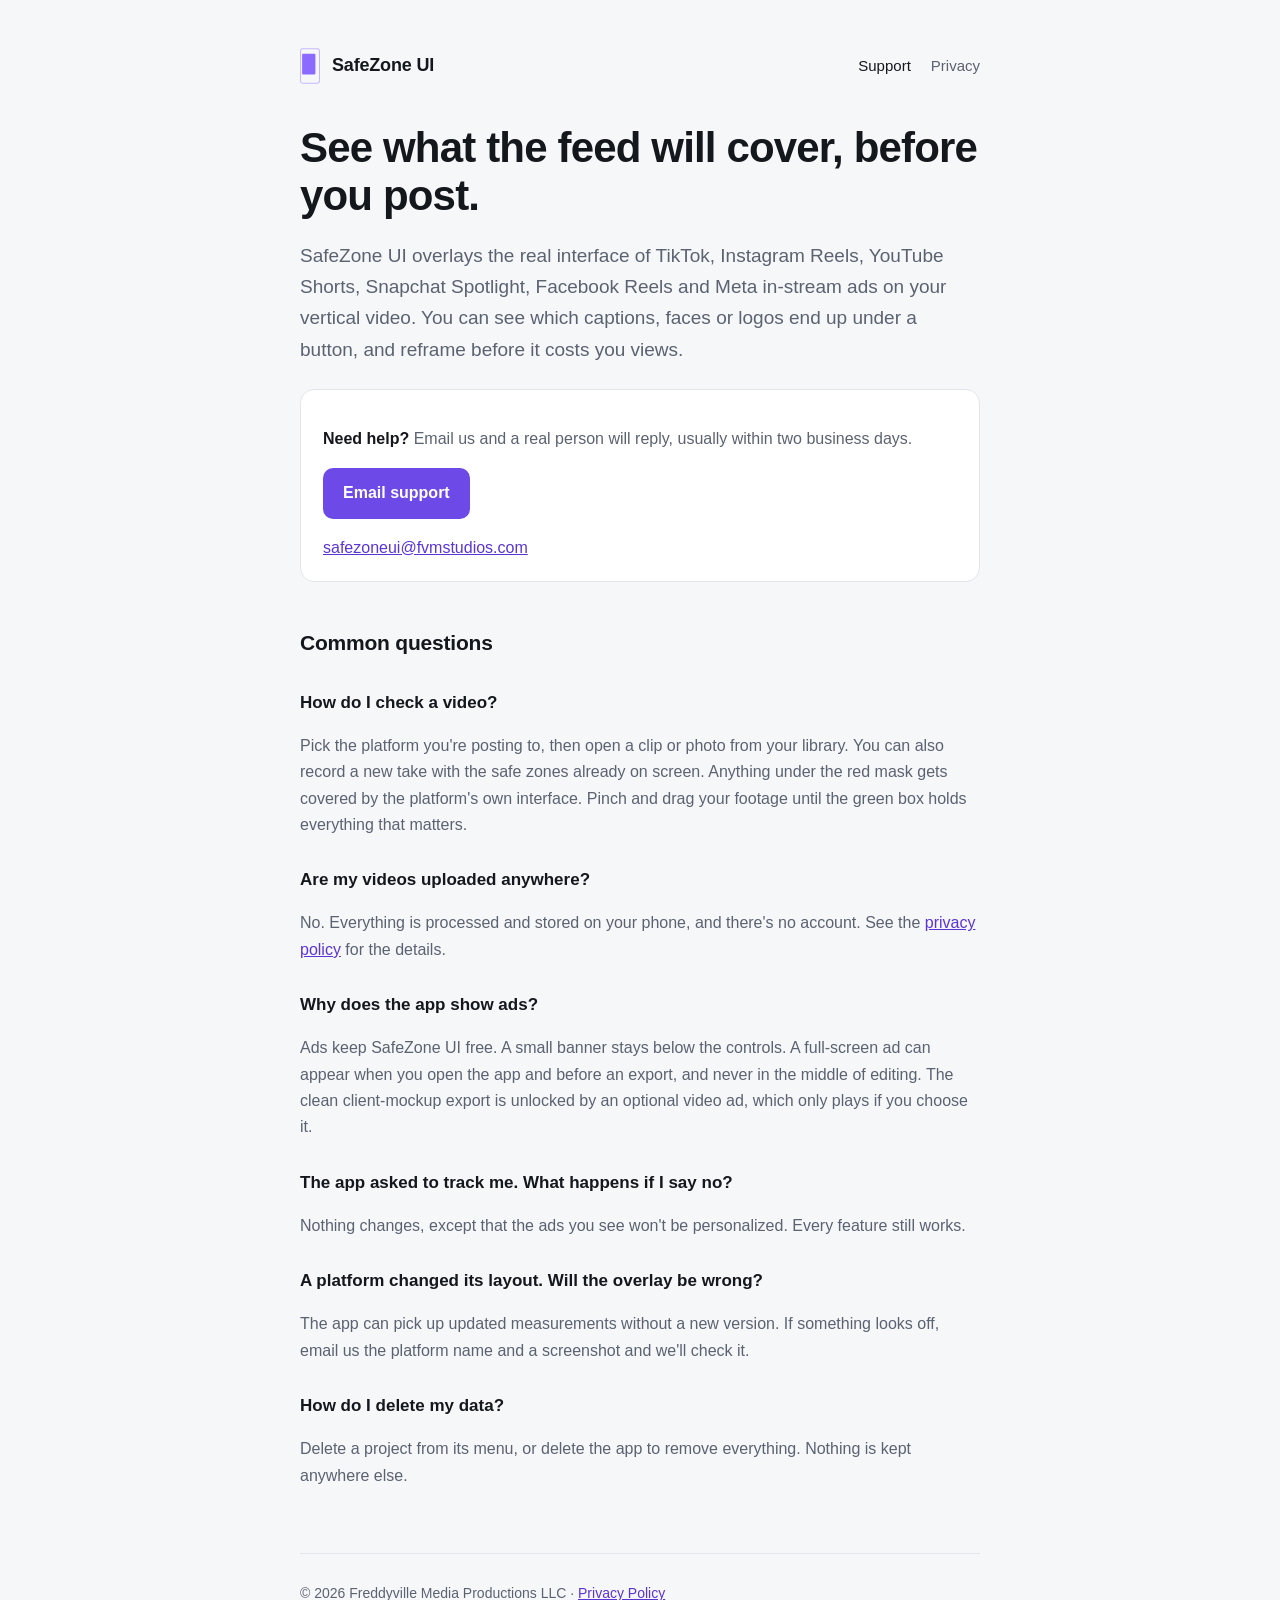
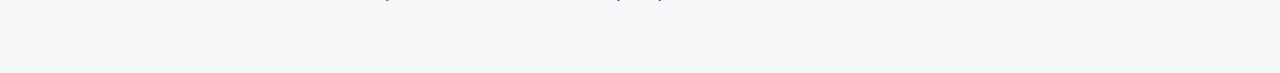
==== index.html @ ad87116c "Support and privacy pages for SafeZone UI" ====
<!doctype html>
<html lang="en">
<head>
<meta charset="utf-8">
<meta name="viewport" content="width=device-width, initial-scale=1">
<title>SafeZone UI · Support</title>
<meta name="description" content="SafeZone UI shows you exactly what TikTok, Reels, Shorts and more will cover on your vertical video, before you post.">
<link rel="icon" href="mark.svg" type="image/svg+xml">
<link rel="stylesheet" href="style.css">
</head>
<body>
<div class="wrap">
  <header>
    <a href="./"><img class="mark" src="mark.svg" alt=""><span class="brand">SafeZone UI</span></a>
    <nav aria-label="Site"><a href="./" aria-current="page">Support</a><a href="privacy.html">Privacy</a></nav>
  </header>

  <main>
    <h1>See what the feed will cover, before you post.</h1>
    <p class="lede">SafeZone UI overlays the real interface of TikTok, Instagram Reels, YouTube Shorts, Snapchat Spotlight, Facebook Reels and Meta in-stream ads on your vertical video. You can see which captions, faces or logos end up under a button, and reframe before it costs you views.</p>

    <div class="card">
      <p><strong>Need help?</strong> Email us and a real person will reply, usually within two business days.</p>
      <p><a class="button" href="mailto:safezoneui@fvmstudios.com?subject=SafeZone%20UI%20support">Email support</a></p>
      <p><a href="mailto:safezoneui@fvmstudios.com">safezoneui@fvmstudios.com</a></p>
    </div>

    <h2>Common questions</h2>

    <h3>How do I check a video?</h3>
    <p>Pick the platform you're posting to, then open a clip or photo from your library. You can also record a new take with the safe zones already on screen. Anything under the red mask gets covered by the platform's own interface. Pinch and drag your footage until the green box holds everything that matters.</p>

    <h3>Are my videos uploaded anywhere?</h3>
    <p>No. Everything is processed and stored on your phone, and there's no account. See the <a href="privacy.html">privacy policy</a> for the details.</p>

    <h3>Why does the app show ads?</h3>
    <p>Ads keep SafeZone UI free. A small banner stays below the controls. A full-screen ad can appear when you open the app and before an export, and never in the middle of editing. The clean client-mockup export is unlocked by an optional video ad, which only plays if you choose it.</p>

    <h3>The app asked to track me. What happens if I say no?</h3>
    <p>Nothing changes, except that the ads you see won't be personalized. Every feature still works.</p>

    <h3>A platform changed its layout. Will the overlay be wrong?</h3>
    <p>The app can pick up updated measurements without a new version. If something looks off, email us the platform name and a screenshot and we'll check it.</p>

    <h3>How do I delete my data?</h3>
    <p>Delete a project from its menu, or delete the app to remove everything. Nothing is kept anywhere else.</p>
  </main>

  <footer>
    <p>© 2026 Freddyville Media Productions LLC · <a href="privacy.html">Privacy Policy</a></p>
  </footer>
</div>
</body>
</html>
---- style.css ----
:root {
  --bg: #F6F7F9; --surface: #FFFFFF; --border: #E3E6EB;
  --text: #14171C; --muted: #5B6270; --accent: #5B34D6; --accent-fill: #6D4AE8;
  --safe: #1B7F4B;
}
@media (prefers-color-scheme: dark) {
  :root {
    --bg: #08090B; --surface: #111318; --border: #23262E;
    --text: #F3F5F7; --muted: #A2A9B6; --accent: #A98BFF; --accent-fill: #6D4AE8;
    --safe: #4CD38A;
  }
}
* { box-sizing: border-box; }
html { -webkit-text-size-adjust: 100%; }
body {
  margin: 0; background: var(--bg); color: var(--text);
  font: 16px/1.65 -apple-system, BlinkMacSystemFont, "Segoe UI", Roboto, "Helvetica Neue", Arial, sans-serif;
}
.wrap { max-width: 720px; margin: 0 auto; padding: 48px 20px 64px; }
header { display: flex; align-items: center; gap: 12px; margin-bottom: 40px; }
header a { color: inherit; text-decoration: none; display: flex; align-items: center; gap: 12px; }
.mark { width: 20px; height: 36px; flex: none; }
.brand { font-weight: 650; font-size: 18px; letter-spacing: -0.01em; }
nav { margin-left: auto; display: flex; gap: 20px; font-size: 15px; }
nav a { color: var(--muted); text-decoration: none; }
nav a[aria-current="page"], nav a:hover { color: var(--text); }
h1 { font-size: clamp(30px, 6vw, 42px); line-height: 1.15; letter-spacing: -0.02em; margin: 0 0 16px; }
h2 { font-size: 21px; letter-spacing: -0.01em; margin: 44px 0 10px; }
h3 { font-size: 17px; margin: 28px 0 6px; }
p, li { color: var(--muted); }
strong, h1, h2, h3 { color: var(--text); }
a { color: var(--accent); }
.lede { font-size: 19px; }
.card { background: var(--surface); border: 1px solid var(--border); border-radius: 14px; padding: 20px 22px; margin: 24px 0; }
.card p:last-child { margin-bottom: 0; }
.promise { display: flex; gap: 12px; align-items: flex-start; }
.promise svg { flex: none; margin-top: 4px; color: var(--safe); }
.button { display: inline-block; background: var(--accent-fill); color: #fff; text-decoration: none; font-weight: 600;
  padding: 12px 20px; border-radius: 10px; }
.button:focus-visible, a:focus-visible { outline: 3px solid var(--accent); outline-offset: 3px; }
table { width: 100%; border-collapse: collapse; font-size: 15px; margin: 16px 0; }
th, td { text-align: left; padding: 10px 8px; border-bottom: 1px solid var(--border); vertical-align: top; }
th { color: var(--text); font-weight: 600; }
td { color: var(--muted); }
.table-scroll { overflow-x: auto; }
footer { margin-top: 64px; padding-top: 24px; border-top: 1px solid var(--border); font-size: 14px; color: var(--muted); }
footer p { margin: 4px 0; }
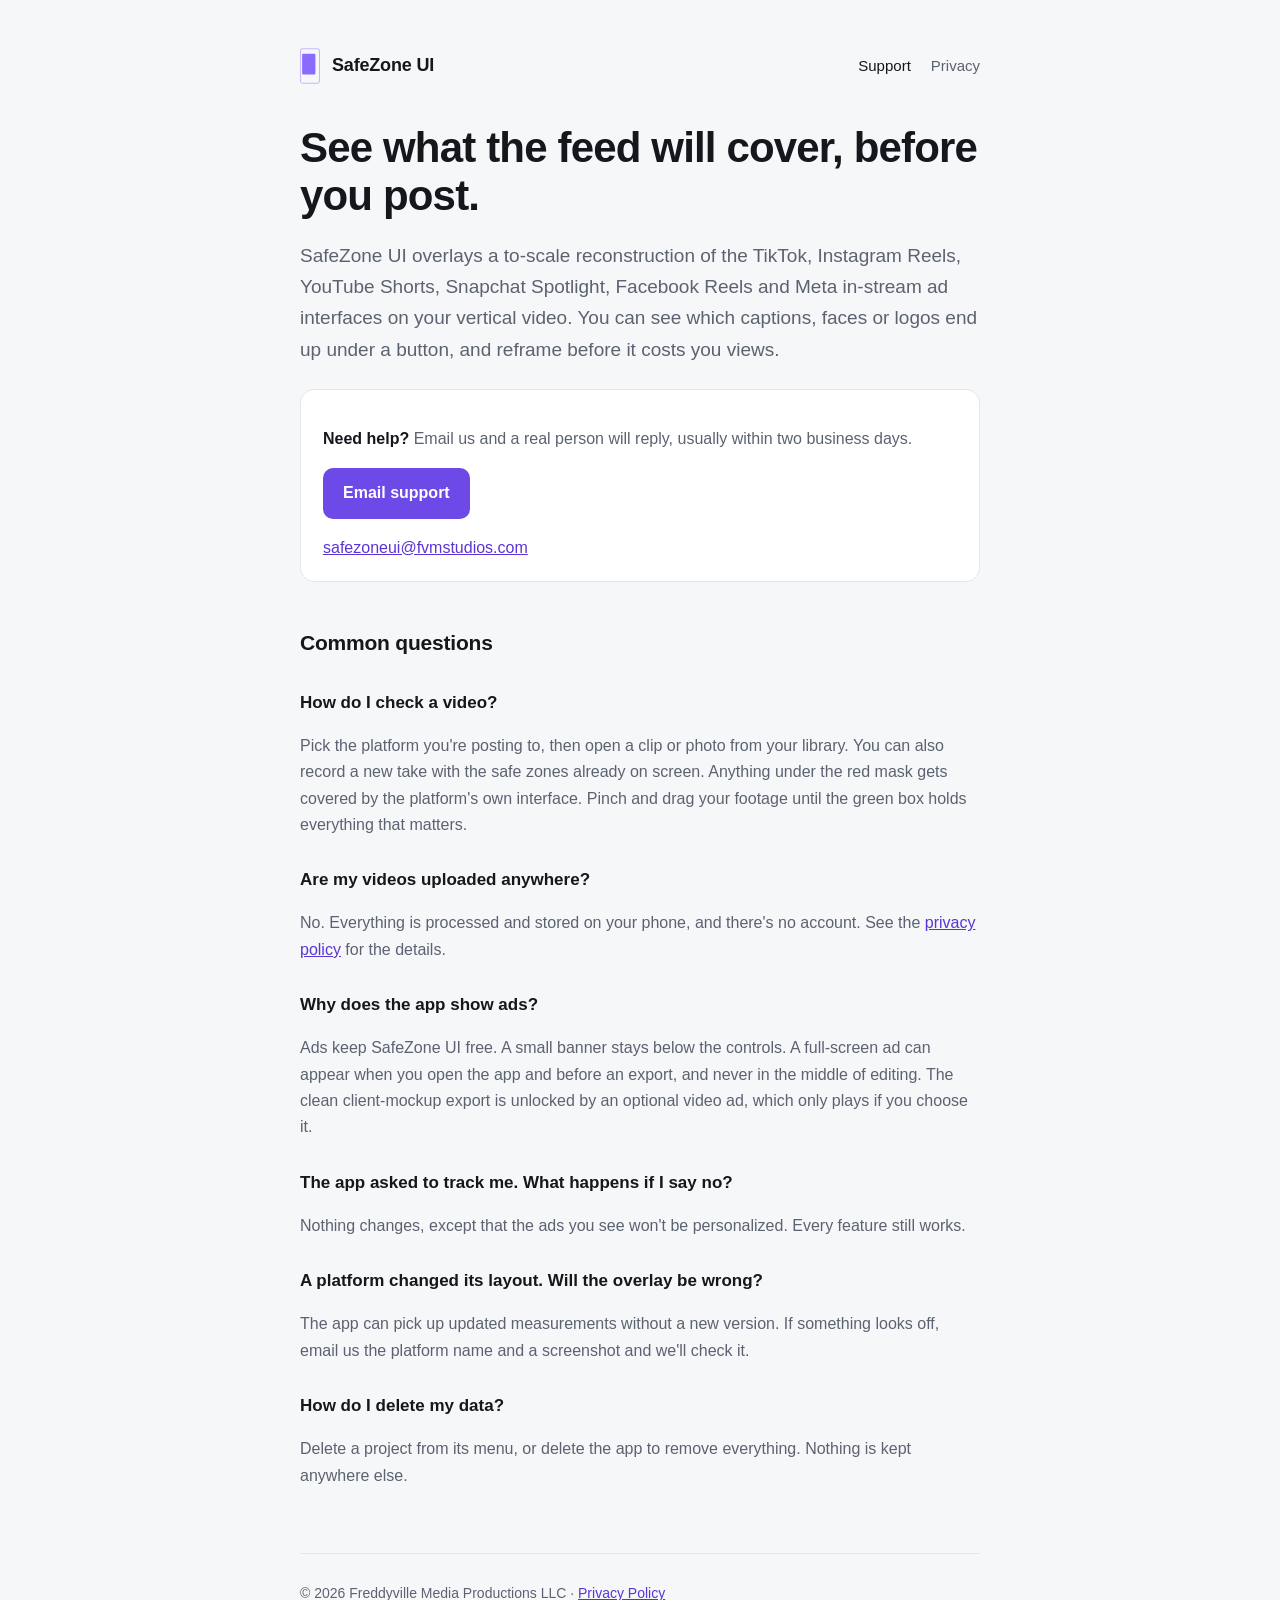
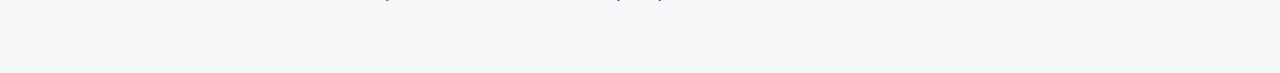
==== commit b8a6f201: "copy: describe overlays as reconstructions; name the Firebase services The support page called the o" ====
--- a/index.html
+++ b/index.html
@@ -17,7 +17,7 @@
 
   <main>
     <h1>See what the feed will cover, before you post.</h1>
-    <p class="lede">SafeZone UI overlays the real interface of TikTok, Instagram Reels, YouTube Shorts, Snapchat Spotlight, Facebook Reels and Meta in-stream ads on your vertical video. You can see which captions, faces or logos end up under a button, and reframe before it costs you views.</p>
+    <p class="lede">SafeZone UI overlays a to-scale reconstruction of the TikTok, Instagram Reels, YouTube Shorts, Snapchat Spotlight, Facebook Reels and Meta in-stream ad interfaces on your vertical video. You can see which captions, faces or logos end up under a button, and reframe before it costs you views.</p>
 
     <div class="card">
       <p><strong>Need help?</strong> Email us and a real person will reply, usually within two business days.</p>
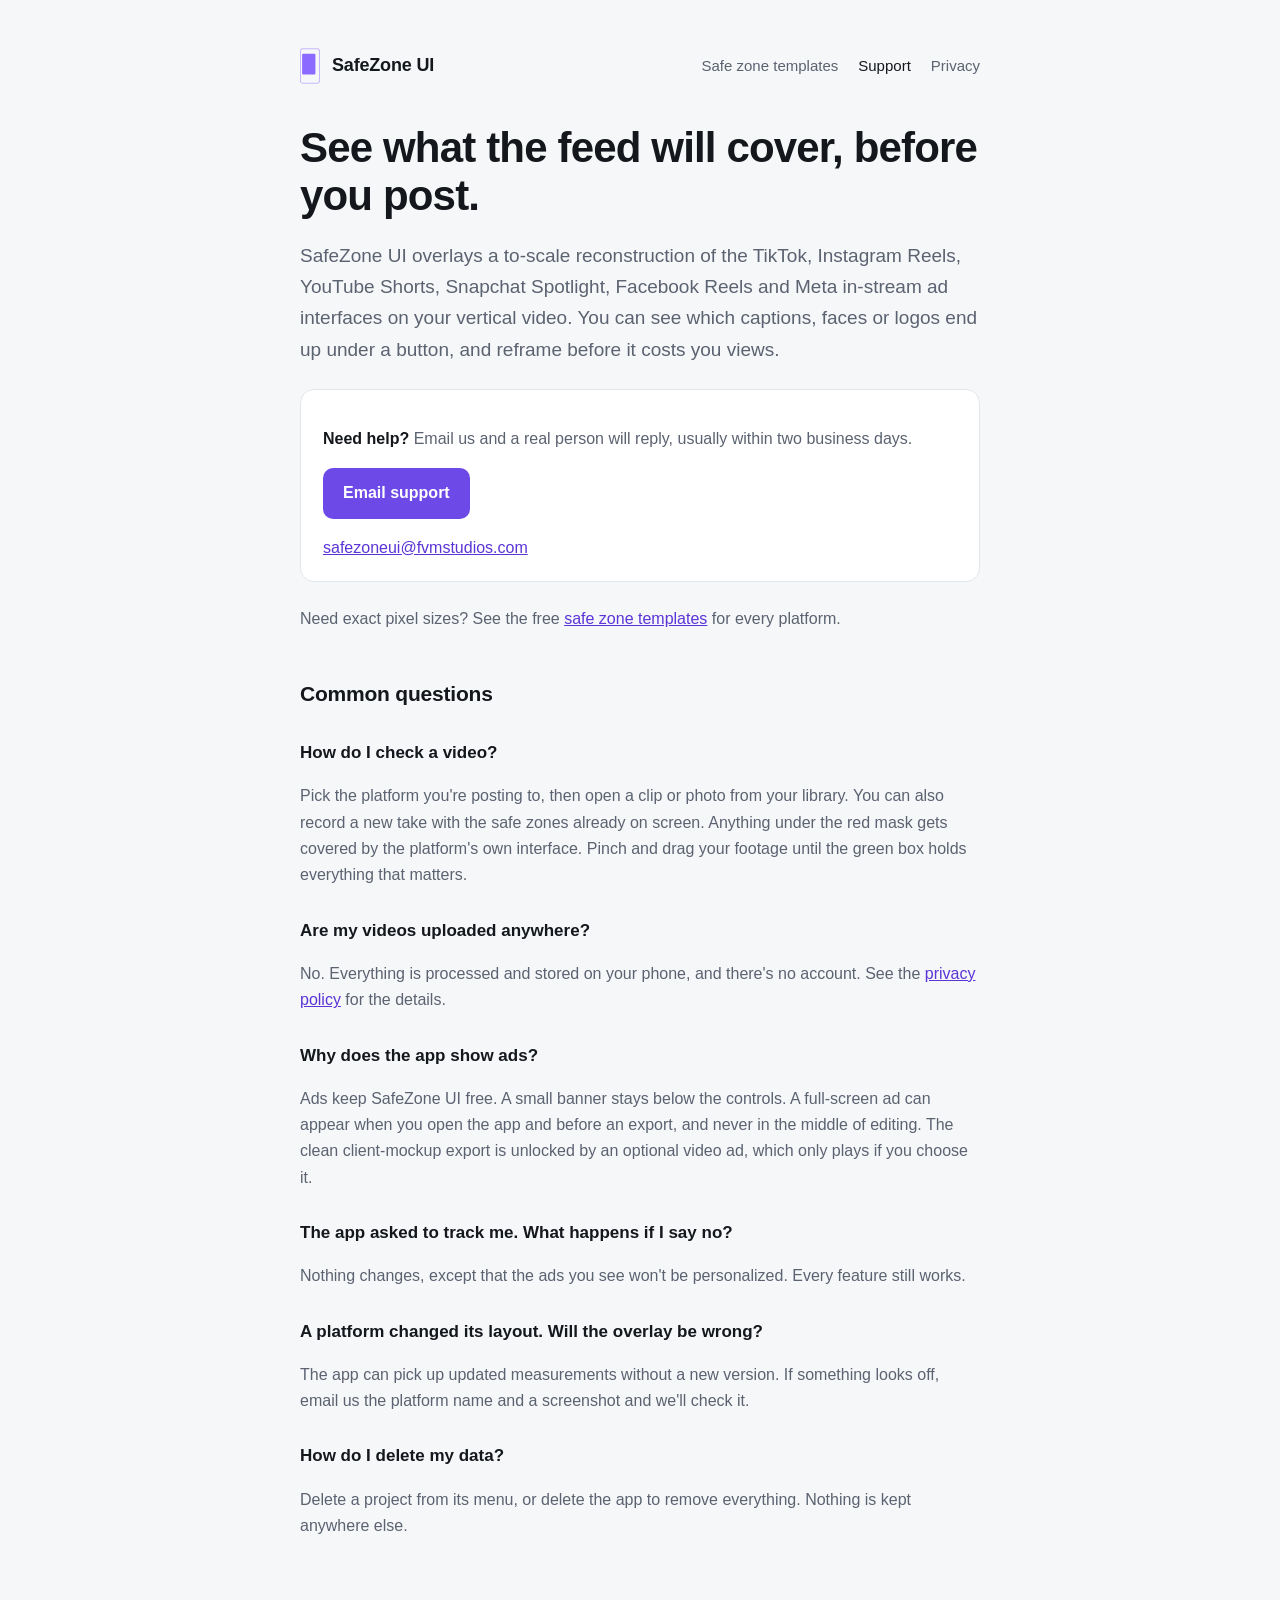
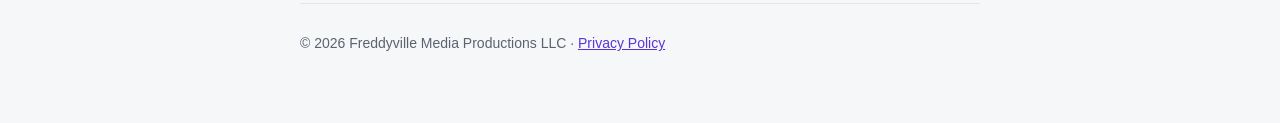
==== commit 1d308945: "feat: free safe zone templates, per-platform pages, sitemap, llms.txt, app schema Co-Authored-By: Cl" ====
--- a/index.html
+++ b/index.html
@@ -7,12 +7,14 @@
 <meta name="description" content="SafeZone UI shows you exactly what TikTok, Reels, Shorts and more will cover on your vertical video, before you post.">
 <link rel="icon" href="mark.svg" type="image/svg+xml">
 <link rel="stylesheet" href="style.css">
+<link rel="canonical" href="https://fvm-productions.github.io/safezone-ui-site/">
+<script type="application/ld+json">{"@context":"https://schema.org","@type":"MobileApplication","name":"SafeZone UI: Video Safe Zones","operatingSystem":"iOS, Android","applicationCategory":"MultimediaApplication","offers":{"@type":"Offer","price":"0","priceCurrency":"USD"},"publisher":{"@type":"Organization","name":"Freddyville Media Productions LLC"},"description":"Overlays a to-scale reconstruction of TikTok, Instagram Reels, YouTube Shorts, Snapchat Spotlight, Facebook Reels and Meta ad interfaces on your own vertical video so you can see what will be covered before you post.","sameAs":["https://apps.apple.com/app/id6814820004","https://play.google.com/store/apps/details?id=com.freddyville.safezoneui"]}</script>
 </head>
 <body>
 <div class="wrap">
   <header>
     <a href="./"><img class="mark" src="mark.svg" alt=""><span class="brand">SafeZone UI</span></a>
-    <nav aria-label="Site"><a href="./" aria-current="page">Support</a><a href="privacy.html">Privacy</a></nav>
+    <nav aria-label="Site"><a href="safe-zones.html">Safe zone templates</a><a href="./" aria-current="page">Support</a><a href="privacy.html">Privacy</a></nav>
   </header>
 
   <main>
@@ -24,6 +26,8 @@
       <p><a class="button" href="mailto:safezoneui@fvmstudios.com?subject=SafeZone%20UI%20support">Email support</a></p>
       <p><a href="mailto:safezoneui@fvmstudios.com">safezoneui@fvmstudios.com</a></p>
     </div>
+
+    <p>Need exact pixel sizes? See the free <a href="safe-zones.html">safe zone templates</a> for every platform.</p>
 
     <h2>Common questions</h2>
 
--- a/style.css
+++ b/style.css
@@ -45,3 +45,11 @@
 .table-scroll { overflow-x: auto; }
 footer { margin-top: 64px; padding-top: 24px; border-top: 1px solid var(--border); font-size: 14px; color: var(--muted); }
 footer p { margin: 4px 0; }
+.spec { width: 100%; border-collapse: collapse; margin: 20px 0; font-size: 15px; }
+.spec th, .spec td { text-align: left; padding: 8px 10px; border-bottom: 1px solid var(--border); }
+.spec th { color: var(--text); font-weight: 600; }
+.spec td { color: var(--muted); }
+.template { margin: 20px 0; max-width: 260px; border: 1px solid var(--border); border-radius: 12px; overflow: hidden;
+  background: repeating-conic-gradient(#d9dce1 0 25%, #f3f4f6 0 50%) 0 0 / 20px 20px; }
+.template img { display: block; width: 100%; height: auto; }
+.button + .button { margin-left: 8px; }
